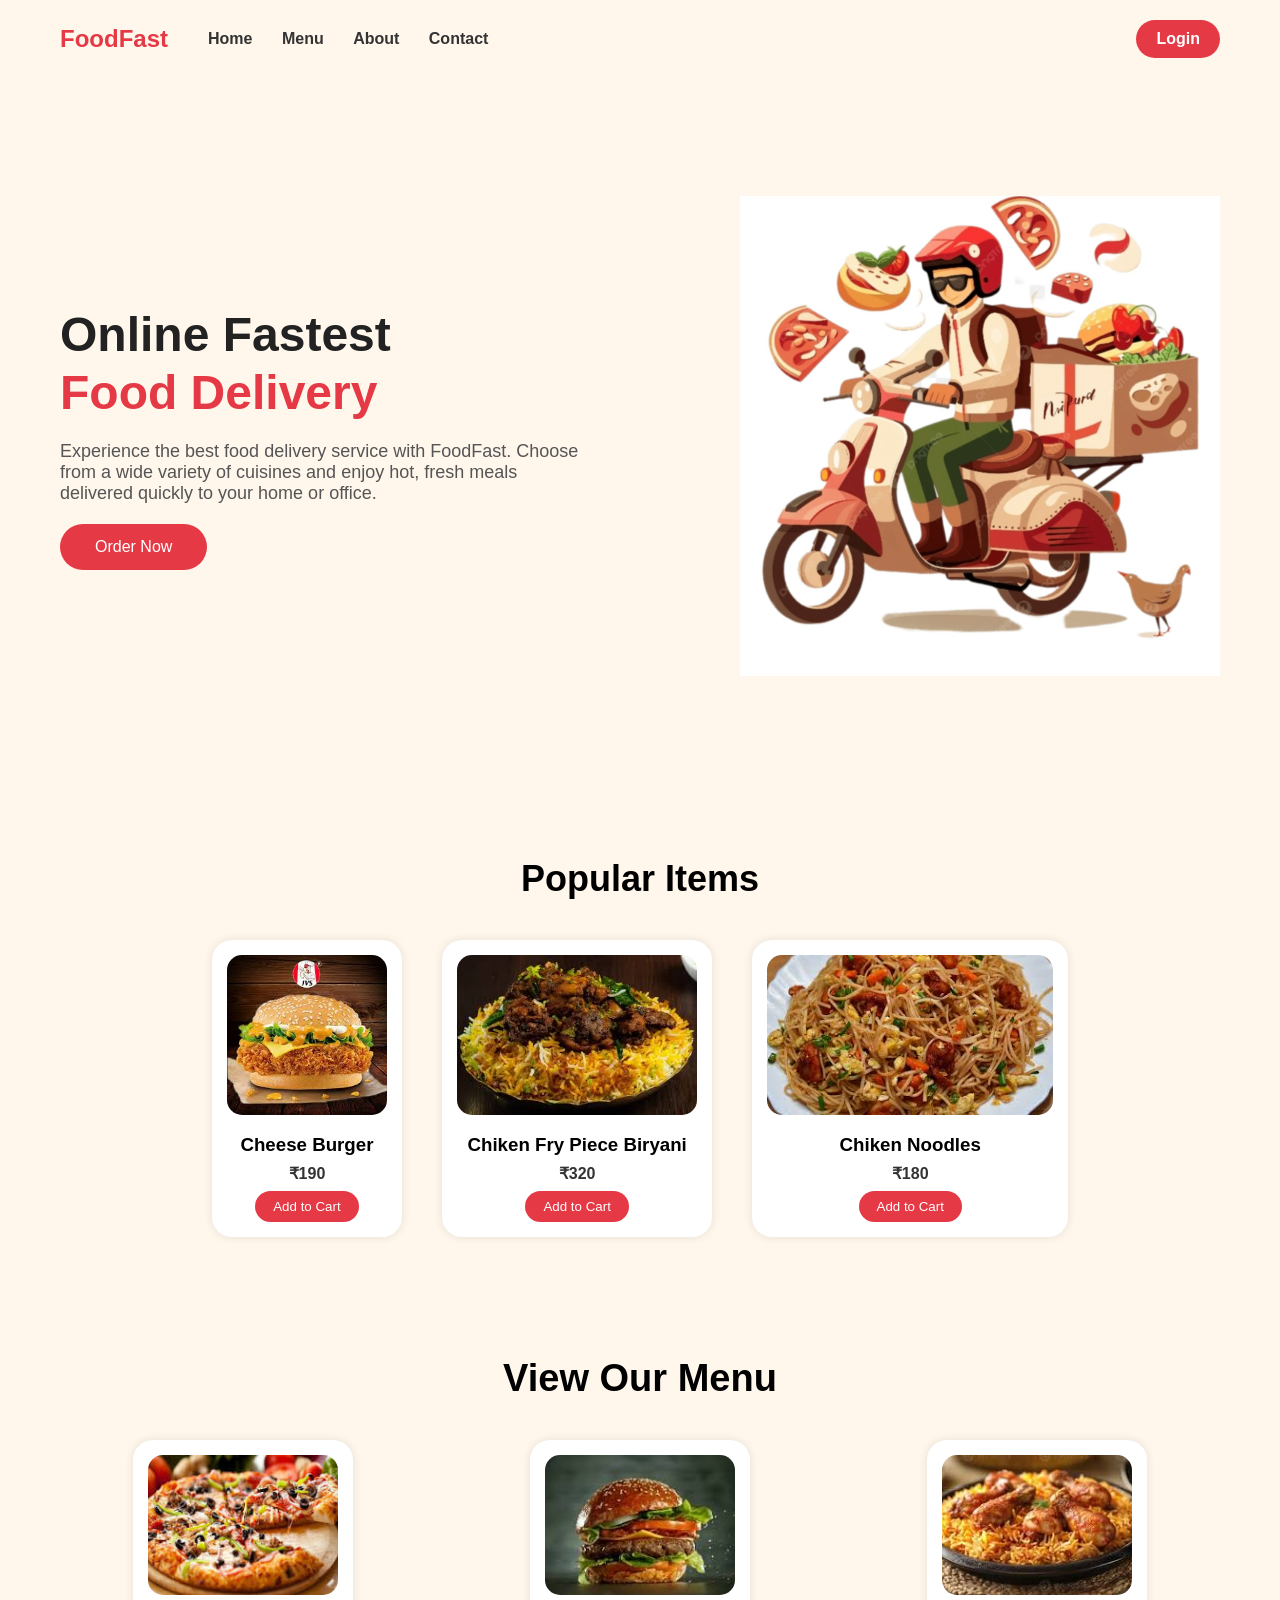
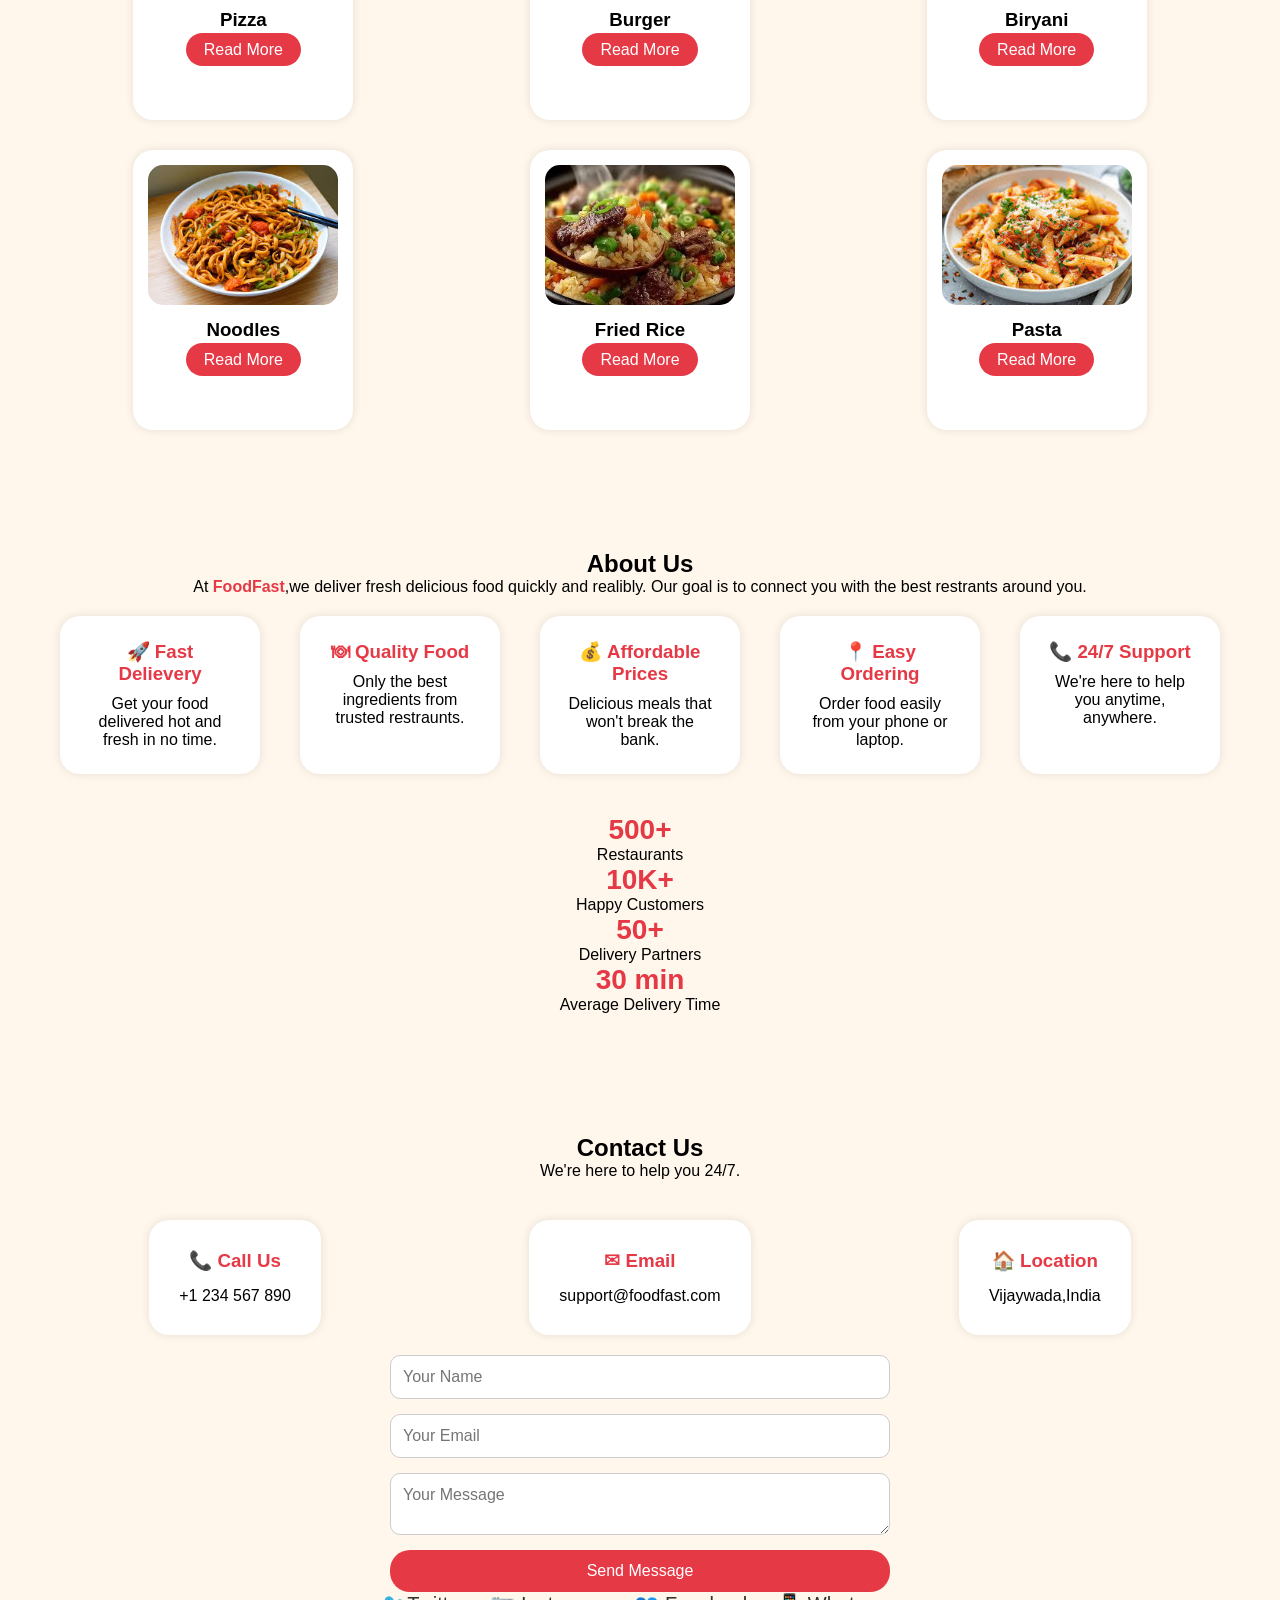
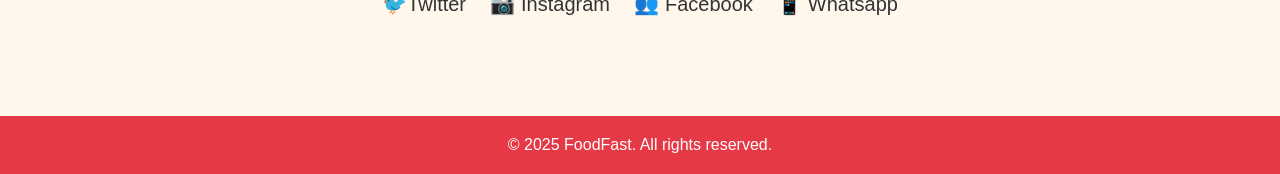
==== FoodWebsite/fooddelivery.html @ dd701382 "Lab2 Task Advanced CSS is Completed" ====
<!DOCTYPE html>
<html>
    <head>
        <title>Online food delievery</title>

        <link rel="stylesheet " href="food.css">
    </head>
    <body>
      <header class="header">
        <div class="left-header">
        <h2 class="logo">FoodFast</h2>
        <nav class="navbar">
            <a href="#home">Home</a>
            <a href="#menu">Menu</a>
            <a href="#about">About</a>
            <a href="#contact">Contact</a>
      </nav>
    </div>
    <div class="right-header">
        <a href="loginfoodfast.html" class="login-btn" >Login</a>
    </div>

        </header>
        <section class="hero" id="home">
            <div class="hero-text">
            <h1>Online Fastest<br><span>Food Delivery</span></h1>
            <p>Experience the best food delivery service with FoodFast. Choose from a wide variety of cuisines and enjoy hot, fresh meals delivered quickly to your home or office.</p>
            <a href="#menu" class="btn">Order Now</a>
            </div>

            <div class="hero-image">
                <img src="images/food.jpg" alt=" Food Delievery">
            </div>
        </section>
        <section class="popular-section">
            <h2>Popular Items</h2>
            <div class="popular-container">
                <div class="popular-card">
                    <img src="images/cheeseburger.jpeg" alt="chesseBurger">
                    <h3>Cheese Burger</h3>
                    <p class="price">₹190</p>
                    <a href="lab2.html">
                    <button class="cart-btn">Add to Cart</button></a>
                </div>
            <div class="popular-card">
                   <img src="images/frypiece.jpeg"  alt="biryani">
                    <h3>Chiken Fry Piece Biryani</h3>
                    <p class="price">₹320</p>
                    <a href="lab2.html">
                    <button class="cart-btn">Add to Cart</button></a>
                </div>
            <div class="popular-card">
               
                    <img src="images/chickennoodles.jpeg" alt="chiken Noodles">
                    

                    <h3>Chiken Noodles</h3>
                    <p class="price">₹180</p>
                     <a href="lab2.html">
                    <button class="cart-btn">Add to Cart</button>
                     </a>
                </div>

</div>
</section>


        <section class="menu-section" id="menu">

            <h2 align="center">View Our Menu</h2>
            <div class="menu-container">
            <div class="menu-card">
                <img src="images/pizza.jpeg" alt="Pizza">
                <h3> Pizza</h3>
                <a href="pizza.html" class="menu-button">Read More</a>
            </div>
            <div class="menu-card">
                <img src="images/bug.jpeg" alt="Burger">
                <h3>Burger</h3>
                <a href="burger.html" class="menu-button">Read More</a>
            </div>
            <div class="menu-card">
                <img src="images/biryani.jpeg" alt="Biryani">
                <h3>Biryani</h3>
                <a href="biryani.html" class="menu-button">Read More</a>
            </div>
            <div class="menu-card">
                <img src="images/nood.jpeg" alt="Noodles">
                <h3>Noodles</h3>
                <a href="noodles.html" class="menu-button">Read More</a>
            </div>
            <div class="menu-card">
                <img src="images/friedrice.jpeg" alt="Fried Rice">
                <h3>Fried Rice</h3>
                <a href="friedrice.html" class="menu-button">Read More</a>
            </div>
            <div class="menu-card">
                <img src="images/pasta.jpeg" alt="Pasta">
                <h3>Pasta</h3>
                <a href="pasta.html" class="menu-button">Read More</a>
            </div>
            </div>
        </section>
        




         <section class="about-section" id="about">
            <h2>About Us</h2>
            <p class="about-item">
                At <span>FoodFast</span>,we deliver fresh delicious food quickly  and realibly.
                Our goal is to connect you with the best restrants around you.
            </p>
            <div class="about-features">
                <div class="about-box">
                    <h3>&#128640; Fast Delievery</h3>
                    <p> Get your food delivered hot and fresh in no time.</p>
                </div>
                <div class="about-box">
                    <h3>&#127869; Quality Food</h3>
                    <p> Only the best ingredients from trusted restraunts.</p>
                </div>
                <div class="about-box">
                    <h3>&#128176; Affordable Prices</h3>
                    <p> Delicious meals that won't break the bank.</p>
                </div>
                <div class="about-box">
                    <h3>&#128205; Easy Ordering</h3>
                    <p>Order food easily from your phone or laptop.</p>
                </div>
                <div class="about-box">
                    <h3>&#128222; 24/7 Support</h3>
                    <p> We're here to help you anytime, anywhere.</p>
                </div>

                </div>
                <div class="about-status">
                    <div><h3> 500+</h3>
                        <p>Restaurants</p>
                        </div>  
                    <div><h3> 10K+</h3>
                        <p>Happy Customers</p>
                        </div>
                    <div><h3> 50+</h3>
                        <p>Delivery Partners</p>
                        </div>
                        <div>
                            <h3>30 min</h3>
                            <p>Average Delivery Time</p>
                        </div>

                </div>
               </div>

        </section> 

        <section class="contact-section" id="contact">
            <h2>Contact Us</h2>
            <p> We're here to help you 24/7.</p>
            <div class="contact-cards">
                <div class="contact-card">
                    <h3>&#128222; Call Us</h3>
                    <p>+1 234 567 890</p>
                </div>
                <div class="contact-card">
                    <h3>&#9993; Email</h3>
                    <p>support@foodfast.com</p>
                        
                    </div>
                <div class="contact-card">
                    <h3>&#127968; Location</h3>
                    <p>Vijaywada,India</p>
                </div>

            </div>
            <div>
            <form class="contact-form">
                <input type="text" placeholder="Your Name" required>
                <input type="email" placeholder="Your Email" required>
                <textarea placeholder="Your Message" required></textarea>
                <button type="submit">Send Message</button>
                </form>
            </div>
            <div class="social-links">
                <a href="#">&#x1F426;Twitter</a>
                <a href="#">&#x1F4F7; Instagram</a>
                <a href="#">&#x1F465; Facebook</a>
                <a href="#">&#x1F4F1; Whatsapp</a>
            </div>

        </section>
        <footer class="footer">
            <p>&copy; 2025 FoodFast. All rights reserved.</p>
        </footer>
    </body>
</html>
---- FoodWebsite/food.css ----
*{
    margin: 0;
    padding: 0;
    box-sizing: border-box;
    font-family: Arial, sans-serif;
}
body{
    background:#fff7ec;

}
.header{
    display: flex;
    justify-content: space-between;
    align-items: center;
    padding: 20px 60px;
}
.left-header{
    display: flex;
    align-items: center;
}
.right-header{
  display:flex;
  align-items:center;
}
.login-btn{
  text-decoration: none;
   background:#e63946;
  color:white ;
  padding:10px 20px;
  border-radius:30px;
  font-weight:bold;
}
.logo{
    font-size: 24px;
    font-weight: bold;
    color: #e63946;
    margin-right: 40px;
}
.header nav a{
    margin-right: 25px;
   
    text-decoration: none;
    color: #333;
    font-weight: bold;
}
.header nav a:hover{
    color: #e63946;
}

.hero{
  display:flex;
  align-items:center;
  justify-content:space-between;
  padding:60px;
  min-height:80vh;
}


.hero-text{
  max-width:45%;
}

.hero-text h1{
  font-size:48px;
  line-height:1.2;
  color:#222;
}

.hero-text h1 span{
  color:#e63946;
}

.hero-text p{
  margin:20px 0;
  font-size:18px;
  color:#555;
}

.btn{
  display:inline-block;
  padding:14px 35px;
  background:#e63946;
  color:white;
  text-decoration:none;
  border-radius:30px;

}

.btn:hover{
  background:#c1121f;
}


.hero-image img{
  width:480px;
}

.popular-section{
  padding:60px;
  text-align:center;
}
.popular-section h2
{
  font-size:36px;
  margin-bottom:40px;
}
.popular-container{
  display:flex;
  justify-content: center;
 
  gap:40px;
}
.popular-card{
  background:white;
  padding:15px;
  border-radius:20px;
  box-shadow: 0 0 10px rgba(0,0,0,0.1)

}
.popular-card img{

  width:100%;
  height:160px;
  object-fit:cover;
  border-radius:15px;
}
.popular-card h3{
  margin-top:15px;
}
.price{
  font-weight:bold;
margin:8px 0;
  color:#333;
}
.cart-btn{
  padding:8px 18px;
  background:#e63946;
  color:white;
  border:none;
  border-radius:20px;
  text-decoration: none;

}
.cart-btn:hover{
  background:#c1121f;
}
.menu-section{
  padding:60px;
  text-align:center;
}

.menu-section h2{
  font-size:38px;
  margin-bottom:40px;
  
}


.menu-container{
    display:grid;
   
   grid-template-columns:repeat(3,1fr);
   gap:30px;
   margin-top:30px;
   justify-items:center;
}
.menu-card{
  background:white;
  width:220px;
  height:280px;
  text-align:center;
  padding:15px;
  border-radius:20px;
  box-shadow:0 0 10px rgba(0,0,0,0.1);
  flex-direction:column;
  justify-content: space-between;
}

.menu-card img{
  width:100%;
  height:140px;
  object-fit:cover;
  border-radius:15px;
}

.menu-card h3{
  margin:10px 0;
}

.menu-card .menu-button{
  padding:8px 18px;
  background:#e63946;
  color:white;
  border:none;
  border-radius:20px;
  text-decoration: none;
}

.menu-card .menu-button:hover{
  background:#c1121f;
}
.food-container{
  display:grid;
  grid-template-columns:repeat(auto-fit, minmax(260px, 1fr));
  gap:30px;
}

.food-card{
  background:white;
  padding:20px;
  border-radius:20px;
  box-shadow:0 5px 12px rgba(0,0,0,0.1);
  text-align:center;
}

.food-card img{
  width:100%;
  height:160px;
  object-fit:cover;
  border-radius:15px;
}

.food-card h3{
  margin:12px 0;
}

.food-card p{
  font-size:15px;
  margin:4px 0;
}

.food-card label{
  display:block;
  margin-top:10px;
  font-weight:bold;
}

.food-card input{
  width:100%;
  padding:10px;
  margin:8px 0 15px;
  border-radius:10px;
  border:1px solid #ccc;
  text-align:center;
}

.food-card button{
  width:100%;
  padding:10px;
  background:#e63946;
  color:white;
  border:none;
  border-radius:20px;
}

.food-card button:hover{
  background:#c1121f;
}
.about-section{
   padding:60px;
  text-align:center;
}
.about-text{
  max-width:800px;
  margin:20px auto 40px;
  font-size:17px;
  color:#555;
  line-height:1.6;
  margin-bottom:20px;
  
}
.about-item  span{
  color:#e63946;
  font-weight:bold;
}
.about-features{
  margin-top:20px;
  display:flex;
  justify-content: center;
  gap:40px;
}
.about-box{
  background:white;
  padding:25px;
  border-radius:20px;
  box-shadow:0 0 10px rgba(0,0,0,0.1);
  width:260px;
}
.about-box h3{
  margin-bottom:10px;
  color:#e63946;
}
.about-status{

  justify-content: center;
  gap:40px;
  margin-top:40px;
}
.about-status h3{
  color:#e63946;
  font-size:28px;

}
.contact-section{
  padding:60px;
  text-align:center;
}
.contact-cards{
  display:flex;
  justify-content: center;
  gap:30px;
 margin-top:40px;
}
.contact-card{

  max-width:600px;
  margin:0 auto;
  background:white;
  padding:30px;
  border-radius:20px;
  box-shadow:0 0 10px rgba(0,0,0,0.1);
}
.contact-card h3{
  margin-bottom:15px;
  color:#e63946;
}
.contact-form{
  display:flex;
  flex-direction: column;
  gap:15px;
  margin-top:20px;
  max-width:500px;
  margin:20px auto 0;
}
.contact-form input, .contact-form textarea{
  padding:12px;
  border-radius:10px;
  border:1px solid #ccc;
  font-size:16px;
}
.contact-form button{
  padding:12px;
  background:#e63946;
  color:white;
  border:none;
  border-radius:20px;
  font-size:16px;
  cursor:pointer;
 
}
.contact-form button:hover{
  background:#c1121f;
}
.social-links a{
 
  margin:0 10px;
  color:#333;
  font-size:20px;
  text-decoration:none;
}
.social-links a:hover{
  color:#e63946;
}
.footer{
  text-align:center;
  padding:20px;
  background:#e63946;
  color:white;
  margin-top:40px;
}
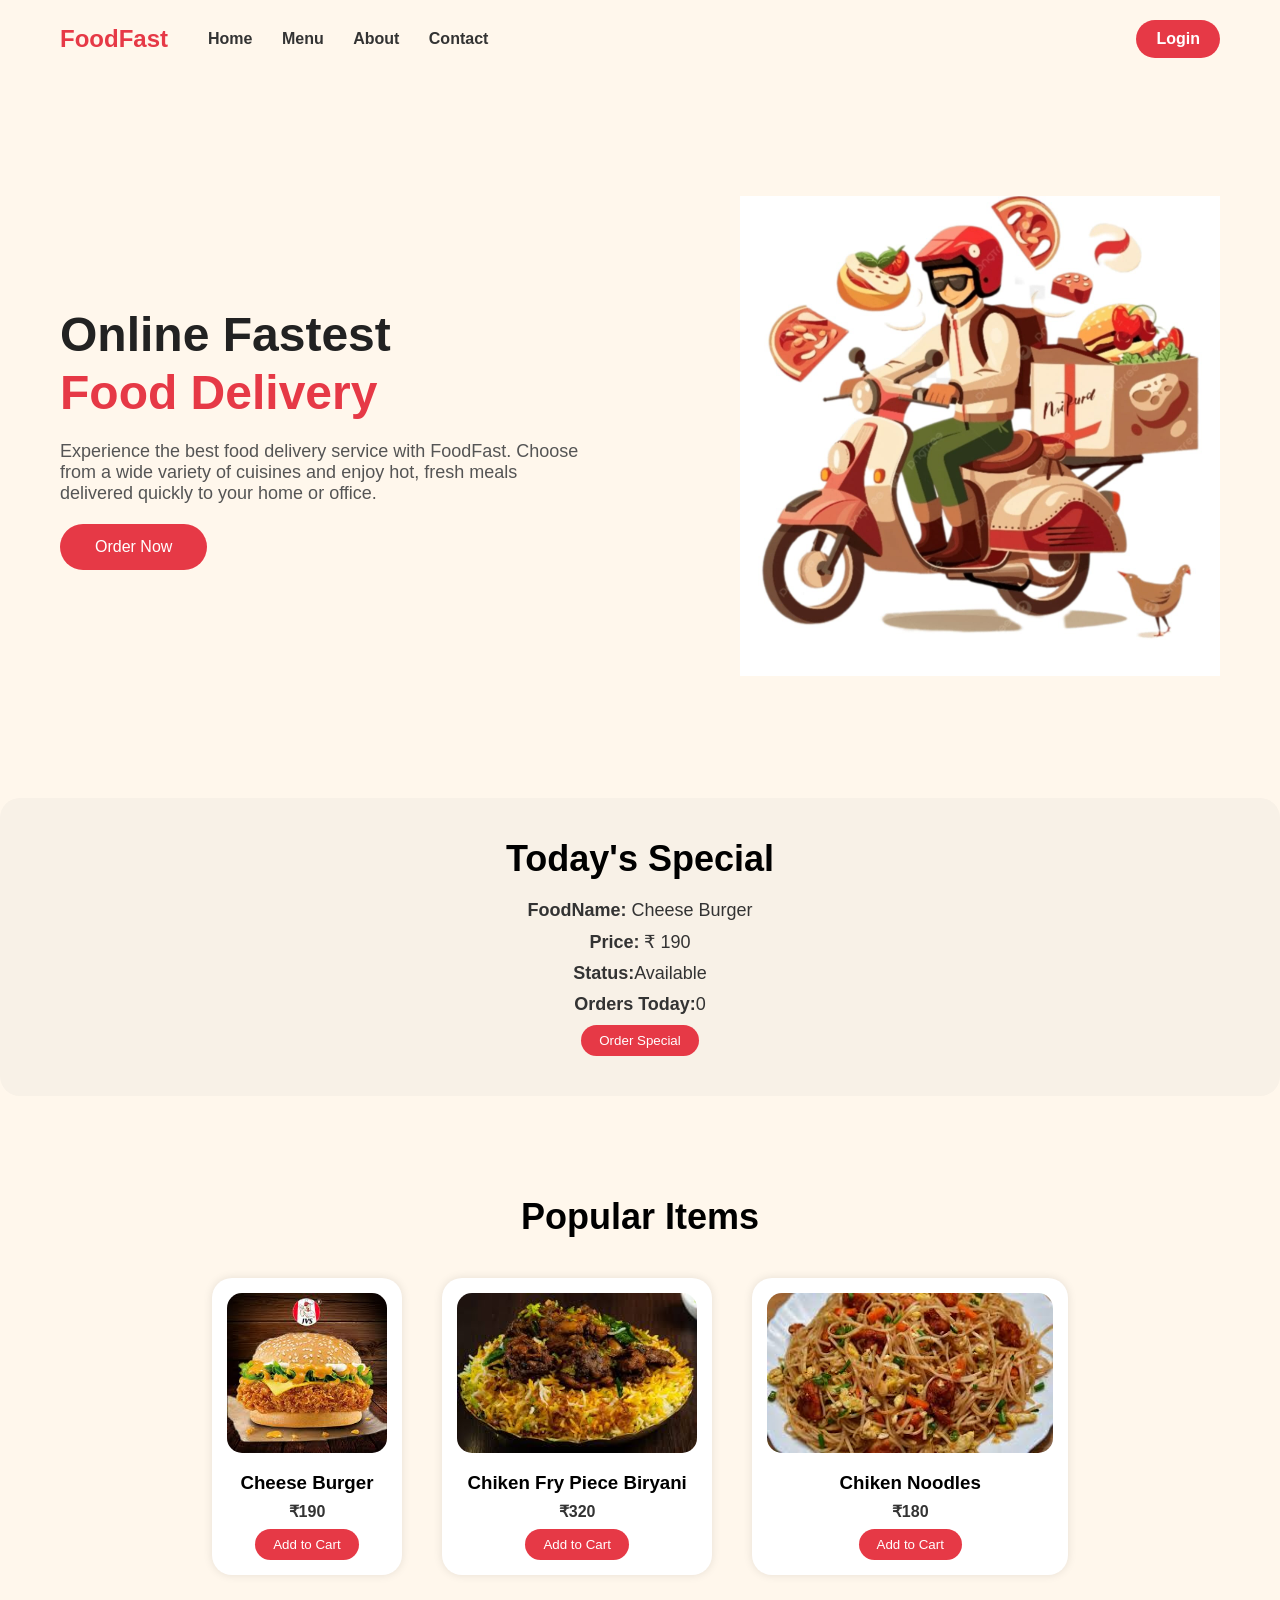
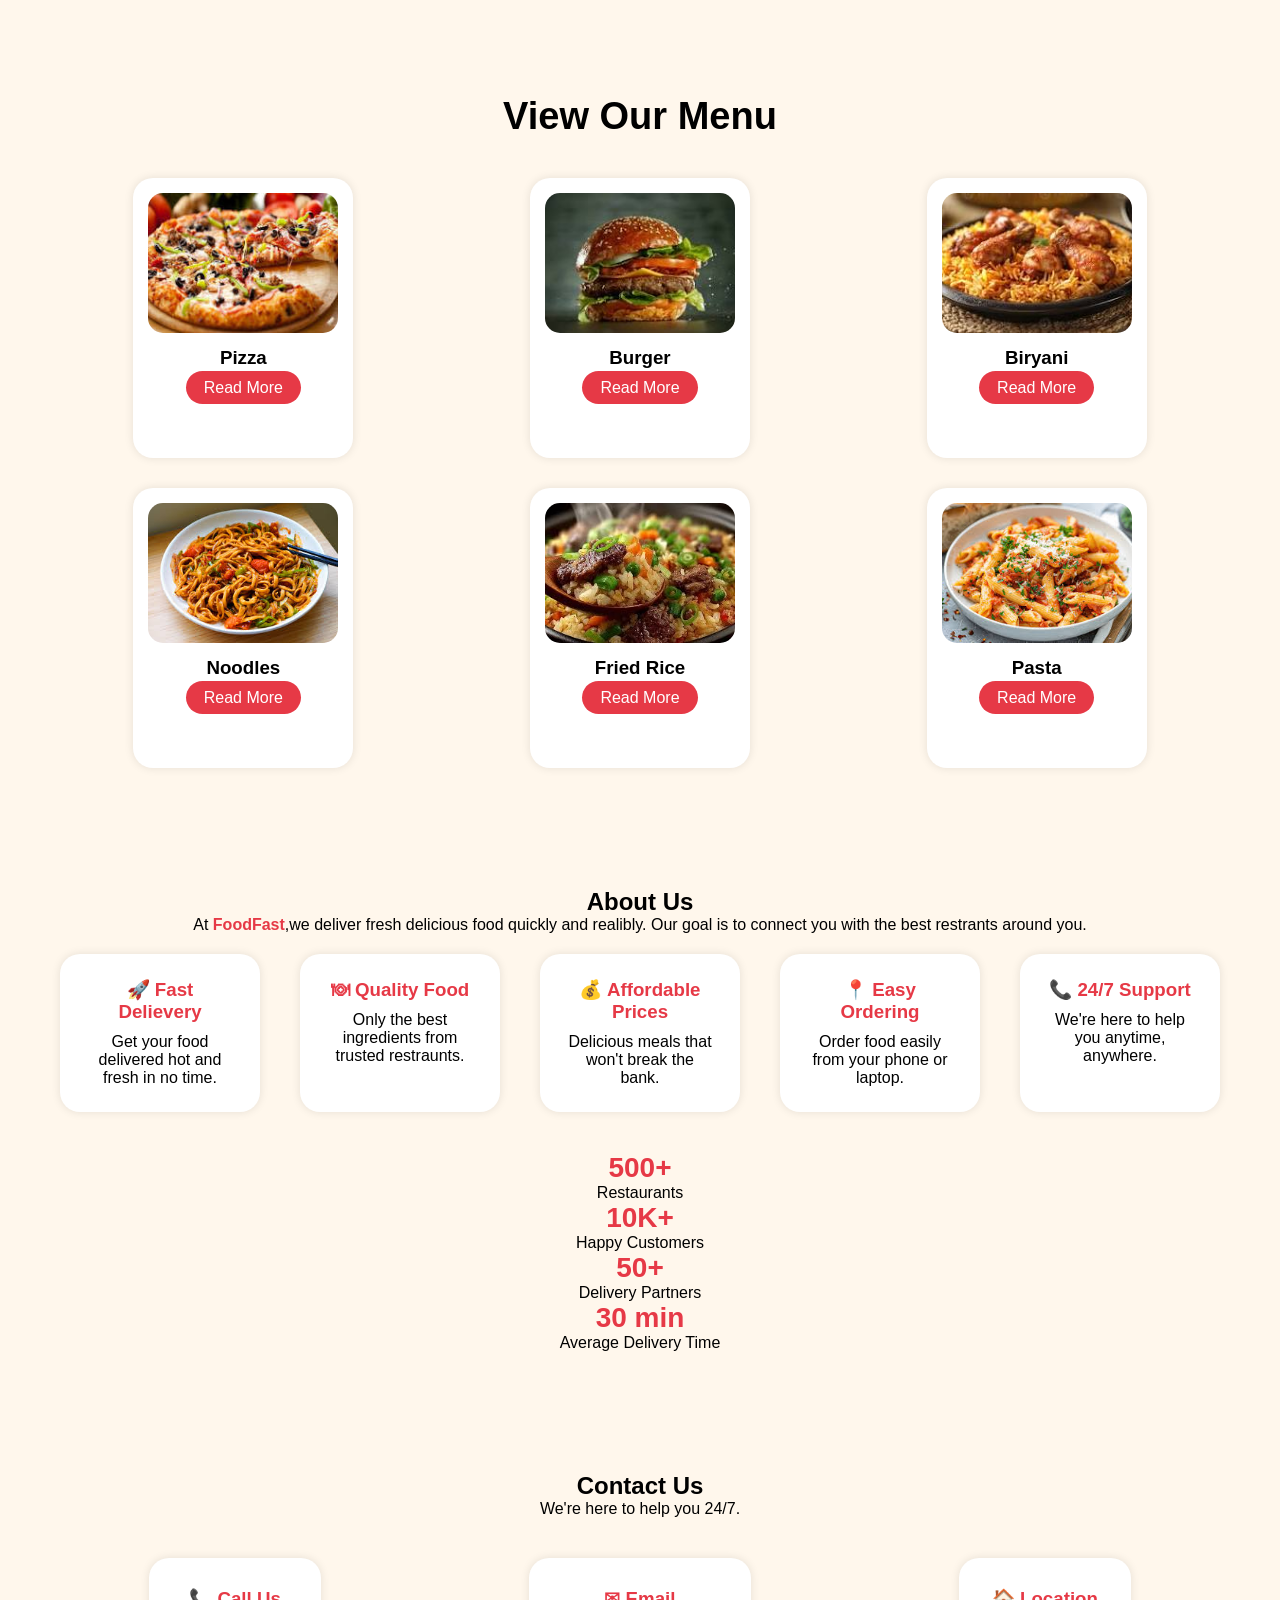
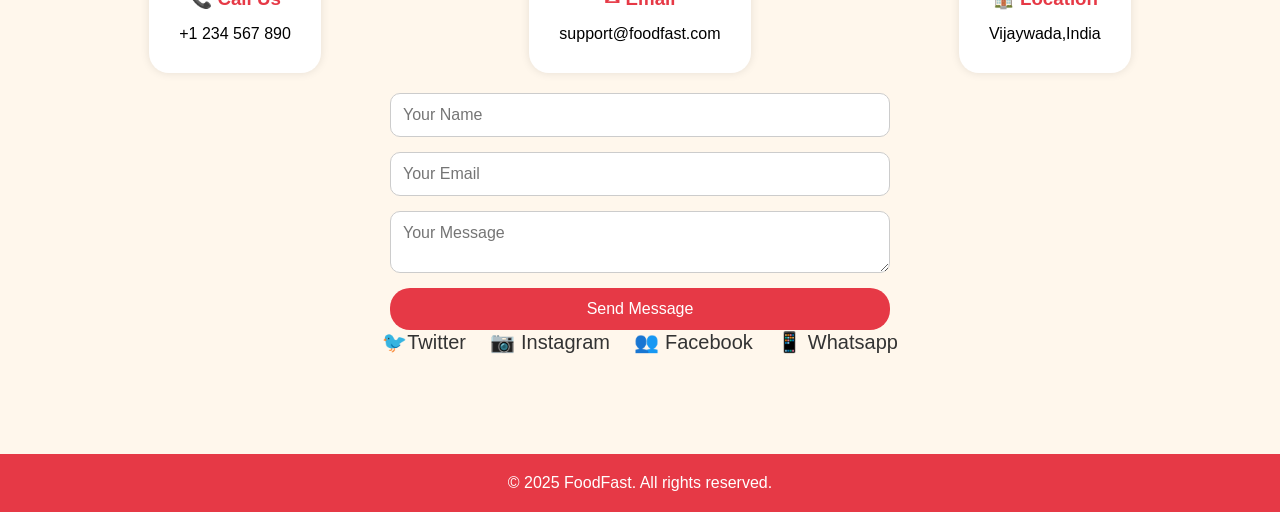
==== commit 22e1413e: "updated folder food website" ====
--- a/FoodWebsite/fooddelivery.html
+++ b/FoodWebsite/fooddelivery.html
@@ -17,7 +17,7 @@
       </nav>
     </div>
     <div class="right-header">
-        <a href="loginfoodfast.html" class="login-btn" >Login</a>
+        <a href="loginfoodfast.html" onclick="logincheck()" class="login-btn" >Login</a>
     </div>
 
         </header>
@@ -31,6 +31,15 @@
             <div class="hero-image">
                 <img src="images/food.jpg" alt=" Food Delievery">
             </div>
+        </section>
+        <section class="dynamic-section">
+            <h2>Today's Special</h2>
+            <p><strong> FoodName:  </strong> <span id="foodname"></span></p>
+            <p><strong> Price:</strong> &#8377; <span id="foodprice"></span></p>
+            <p><strong>Status:</strong><span id="foodstatus"></span></p>
+            <p><strong >Orders Today:</strong><span id="ordertoday"></span></p>
+            <button onclick="placeOrder()" class="cart-btn">Order Special</button>
+
         </section>
         <section class="popular-section">
             <h2>Popular Items</h2>
@@ -40,14 +49,14 @@
                     <h3>Cheese Burger</h3>
                     <p class="price">₹190</p>
                     <a href="lab2.html">
-                    <button class="cart-btn">Add to Cart</button></a>
+                    <button  onclick="addcart('chesseBurger',190)"class="cart-btn">Add to Cart</button></a>
                 </div>
             <div class="popular-card">
                    <img src="images/frypiece.jpeg"  alt="biryani">
                     <h3>Chiken Fry Piece Biryani</h3>
                     <p class="price">₹320</p>
                     <a href="lab2.html">
-                    <button class="cart-btn">Add to Cart</button></a>
+                    <button  onclick="addcart('chicken fry biryani',320)"class="cart-btn">Add to Cart</button></a>
                 </div>
             <div class="popular-card">
                
@@ -57,7 +66,7 @@
                     <h3>Chiken Noodles</h3>
                     <p class="price">₹180</p>
                      <a href="lab2.html">
-                    <button class="cart-btn">Add to Cart</button>
+                    <button onclick="addcart('chicken noodles',180)" class="cart-btn">Add to Cart</button>
                      </a>
                 </div>
 
@@ -175,7 +184,7 @@
 
             </div>
             <div>
-            <form class="contact-form">
+            <form class="contact-form" onsubmit="submitcontactform();return false;">
                 <input type="text" placeholder="Your Name" required>
                 <input type="email" placeholder="Your Email" required>
                 <textarea placeholder="Your Message" required></textarea>
@@ -194,4 +203,8 @@
             <p>&copy; 2025 FoodFast. All rights reserved.</p>
         </footer>
     </body>
+    <script src="script.js">
+        
+
+        </script>
 </html>
--- a/FoodWebsite/food.css
+++ b/FoodWebsite/food.css
@@ -94,6 +94,26 @@
 .hero-image img{
   width:480px;
 }
+.dynamic-section{
+  padding:40px 60px;
+  background:#f8f1e7;
+  text-align:center;
+  margin-bottom:40px;
+  border-radius:20px;
+
+}
+.dynamic-section h2{
+  font-size:36px;
+  margin-bottom:20px;
+}
+
+.dynamic-section p{
+  font-size:18px;
+  margin:10px 0;
+  color:#333;
+}
+
+
 
 .popular-section{
   padding:60px;
